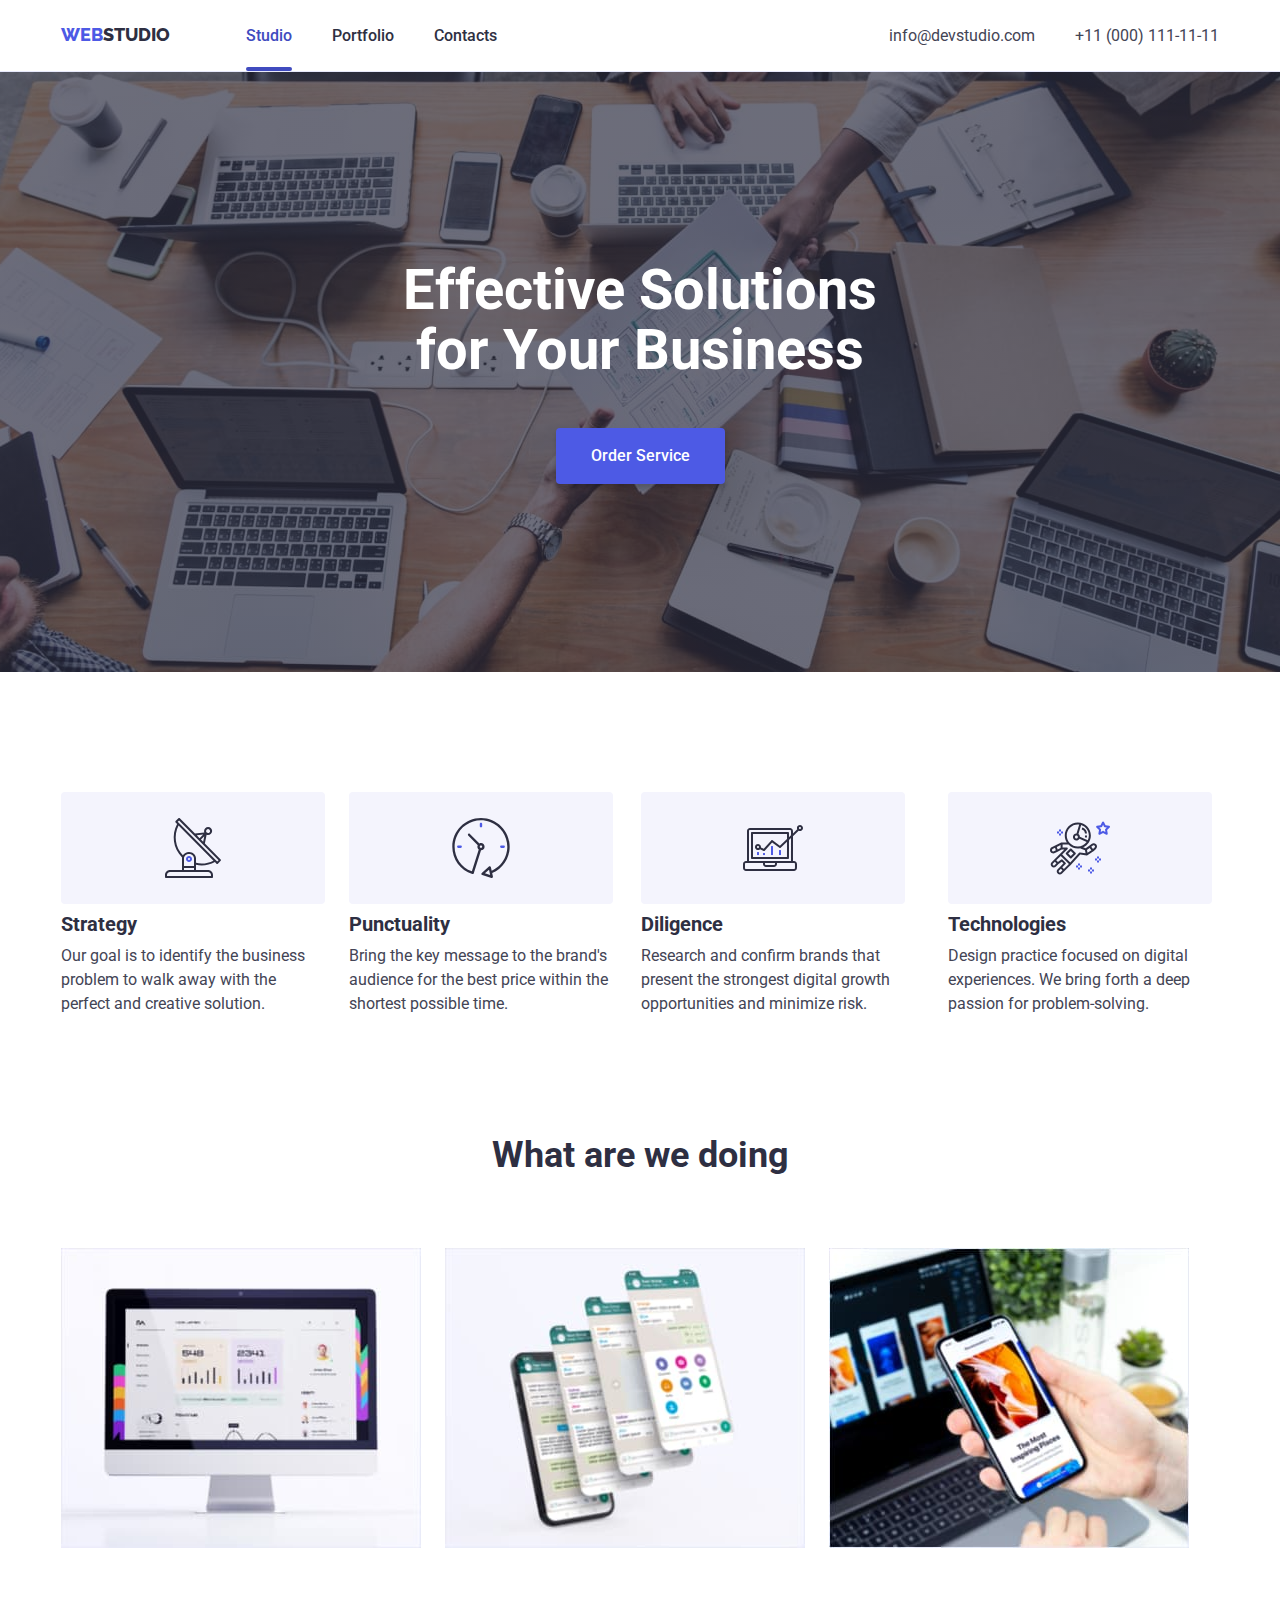
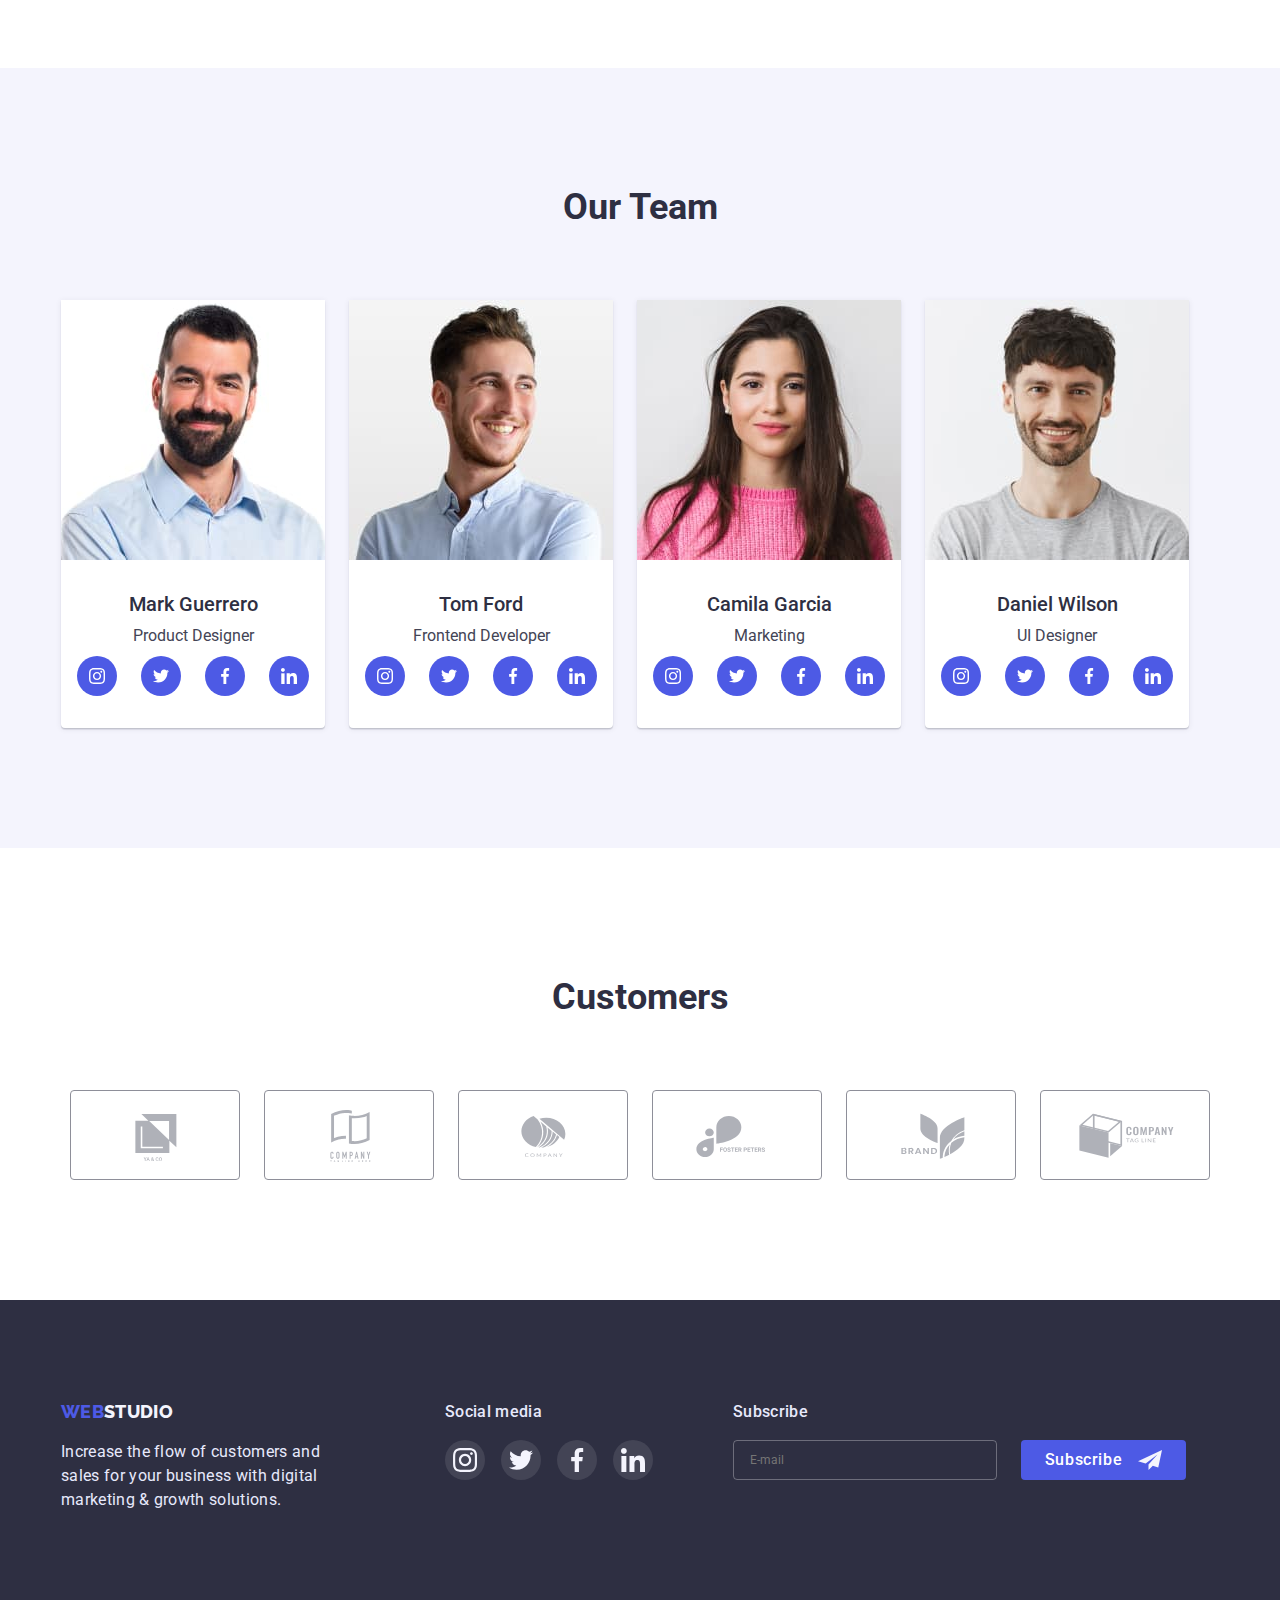
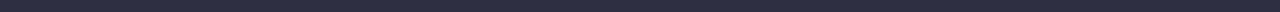
==== index.html @ 1f47862b "forms" ====
<!DOCTYPE html>
<html lang="en">
<head>
    <meta charset="UTF-8">
    <meta http-equiv="X-UA-Compatible" content="IE=edge">
    <meta name="viewport" content="width=device-width, initial-scale=1.0">
    <link rel="stylesheet" href="./css/styles.css">
    <title>Document</title>
    <link rel="preconnect" href="https://fonts.googleapis.com">
    <link rel="preconnect" href="https://fonts.gstatic.com" crossorigin>
    <link href="https://fonts.googleapis.com/css2?family=Raleway:wght@800&family=Roboto:wght@400;500;700;900&display=swap"
    rel="stylesheet">
    <link rel="stylesheet" href="node_modules/modern-normalize/modern-normalize.css">
</head>
<body>
    <header class="header">
        <div class="container">
        <nav class="nav-items">
            <a href="./index.html" class="logo">Web<span class="header-logo">Studio</span></a>
            <ul class="site-nav">
                <li><a href="./index.html" class="site-nav-btn current">Studio</a></li>
                <li><a href="./portfolio.html" class="site-nav-btn">Portfolio</a></li>
                <li><a href="" class="site-nav-btn">Contacts</a></li>
            </ul>
        </nav>    
        <address>
            <ul class="address">
                <li><a class="address-link" href="mailto:info@devstudio.com">info@devstudio.com</a></li>
                <li><a class="address-link" href="tel:+110001111111">+11 (000) 111-11-11</a></li>
            </ul>
        </address>
        </div>  
    </header>
<main>
    <section class="hero">
        <div class="container">
        <h1>Effective Solutions for Your Business</h1>
        <button type="button" class="order-btn" data-modal-open>Order Service</button>
        </div>
    </section>
    <section class="features">
        <div class="container">
        <h2 hidden>Features</h2>
        <ul class="features-list">
            <li>
            <div class="features-items">
                <svg class="features-icons">
                    <use href="./images/icons.svg#icon-antenna"></use>
                </svg>
            </div>
                <h3 class="features-title">Strategy</h3>
                <p>Our goal is to identify the business problem to walk away with the perfect and creative solution. </p>
            </li>
            <li>
            <div class="features-items">
                <svg class="features-icons">
                    <use href="./images/icons.svg#icon-clock"></use>
                </svg>
            </div>
                <h3 class="features-title">Punctuality</h3>
                <p>Bring the key message to the brand's audience for the best price within the shortest possible time. </p>
            </li>
            <li>
            <div class="features-items">
                <svg class="features-icons">
                    <use href="./images/icons.svg#icon-diagram"></use>
                </svg>
            </div>
                <h3 class="features-title">Diligence</h3>
                <p>Research and confirm brands that present the strongest digital growth opportunities and minimize risk. </p>
            </li>
            <li>
            <div class="features-items">
                <svg class="features-icons">
                    <use href="./images/icons.svg#icon-astronaut"></use>
                </svg>
            </div>
                <h3 class="features-title">Technologies</h3>
                <p>Design practice focused on digital experiences. We bring forth a deep passion for problem-solving. </p>
            </li>
        </ul>
        </div>
    </section>
    <section class="about-us">
        <div class="container">
        <h2 class="works-title">What are we doing</h2>
        <ul class="ourworks">
            <li><img src="./images/img1.jpg" alt="computer" width="360"></li>
            <li><img src="./images/img2.jpg" alt="phone" width="360"></li>
            <li><img src="./images/img3.jpg" alt="phone2" width="360"></li>
        </ul>
        </div>
    </section>
    <section class="employee">
        <div class="container">
        <h2 class="works-title">Our Team</h2>
        <ul class="employee-list">
            <li class="empl-item">
                <img src="./images/photo1.jpg" alt="Mark Guerrero" width="264">
                <div class="empl-desc">
                <h3 class="empl-title">Mark Guerrero</h3>
                <p>Product Designer</p>
                <ul class="empl-social-list">
                    <li class="empl-social-item">
                        <a class="empl-social-link" href="">
                            <svg class="empl-social-icon">
                                <use href="./images/icons.svg#icon-instagram"></use>
                            </svg>
                        </a>
                    </li>
                    <li class="empl-social-item">
                        <a class="empl-social-link" href="">
                            <svg class="empl-social-icon">
                                <use href="./images/icons.svg#icon-twitter"></use>
                            </svg>
                        </a>
                    </li>
                    <li class="empl-social-item">
                        <a class="empl-social-link" href="">
                            <svg class="empl-social-icon">
                                <use href="./images/icons.svg#icon-facebook"></use>
                            </svg>
                        </a>
                    </li>
                    <li class="empl-social-item">
                        <a class="empl-social-link" href="">
                            <svg class="empl-social-icon">
                                <use href="./images/icons.svg#icon-linkedin"></use>
                            </svg>
                        </a>
                    </li>
                </ul>
                </div>
            </li>
            <li class="empl-item">
                <img src="./images/photo2.jpg" alt="Tom Ford" width="264">
                <div class="empl-desc">
                <h3 class="empl-title">Tom Ford</h3>
                <p>Frontend Developer</p>
                <ul class="empl-social-list">
                    <li class="empl-social-item">
                        <a class="empl-social-link" href="">
                            <svg class="empl-social-icon">
                                <use href="./images/icons.svg#icon-instagram"></use>
                            </svg>
                        </a>
                    </li>
                    <li class="empl-social-item">
                        <a class="empl-social-link" href="">
                            <svg class="empl-social-icon">
                                <use href="./images/icons.svg#icon-twitter"></use>
                            </svg>
                        </a>
                    </li>
                    <li class="empl-social-item">
                        <a class="empl-social-link" href="">
                            <svg class="empl-social-icon">
                                <use href="./images/icons.svg#icon-facebook"></use>
                            </svg>
                        </a>
                    </li>
                    <li class="empl-social-item">
                        <a class="empl-social-link" href="">
                            <svg class="empl-social-icon">
                                <use href="./images/icons.svg#icon-linkedin"></use>
                            </svg>
                        </a>
                    </li>
                </ul>
            </div>
            </li>
            <li class="empl-item">
                <img src="./images/photo3.jpg" alt="Camila Garcia" width="264">
                <div class="empl-desc">
                <h3 class="empl-title">Camila Garcia</h3>
                <p>Marketing</p>
                <ul class="empl-social-list">
                    <li class="empl-social-item">
                        <a class="empl-social-link" href="">
                            <svg class="empl-social-icon">
                                <use href="./images/icons.svg#icon-instagram"></use>
                            </svg>
                        </a>
                    </li>
                    <li class="empl-social-item">
                        <a class="empl-social-link" href="">
                            <svg class="empl-social-icon">
                                <use href="./images/icons.svg#icon-twitter"></use>
                            </svg>
                        </a>
                    </li>
                    <li class="empl-social-item">
                        <a class="empl-social-link" href="">
                            <svg class="empl-social-icon">
                                <use href="./images/icons.svg#icon-facebook"></use>
                            </svg>
                        </a>
                    </li>
                    <li class="empl-social-item">
                        <a class="empl-social-link" href="">
                            <svg class="empl-social-icon">
                                <use href="./images/icons.svg#icon-linkedin"></use>
                            </svg>
                        </a>
                    </li>
                </ul>
            </div>
            </li>
            <li class="empl-item">
                <img src="./images/photo4.jpg" alt="Daniel Wilson" width="264">
                <div class="empl-desc">
                <h3 class="empl-title">Daniel Wilson</h3>
                <p>UI Designer</p>
                <ul class="empl-social-list">
                    <li class="empl-social-item">
                        <a class="empl-social-link" href="">
                            <svg class="empl-social-icon">
                                <use href="./images/icons.svg#icon-instagram"></use>
                            </svg>
                        </a>
                    </li>
                    <li class="empl-social-item">
                        <a class="empl-social-link" href="">
                            <svg class="empl-social-icon">
                                <use href="./images/icons.svg#icon-twitter"></use>
                            </svg>
                        </a>
                    </li>
                    <li class="empl-social-item">
                        <a class="empl-social-link" href="">
                            <svg class="empl-social-icon">
                                <use href="./images/icons.svg#icon-facebook"></use>
                            </svg>
                        </a>
                    </li>
                    <li class="empl-social-item">
                        <a class="empl-social-link" href="">
                            <svg class="empl-social-icon">
                                <use href="./images/icons.svg#icon-linkedin"></use>
                            </svg>
                        </a>
                    </li>
                </ul>
            </div>
            </li>
        </ul>
        </div>
    </section>
    <section class="customer">
        <div class="container">
            <h2 class="customer-title">Customers</h2>
            <ul class="customer-list">
                <li>
                    <a class="customer-link" href="">
                        <svg class="customer-icon">
                            <use href="./images/icons.svg#icon-client1"></use>
                        </svg>
                    </a>
                </li>
                <li>
                    <a class="customer-link" href="">
                        <svg class="customer-icon">
                            <use href="./images/icons.svg#icon-client2"></use>
                        </svg>
                    </a>
                </li>
                <li>
                    <a class="customer-link" href="">
                        <svg class="customer-icon">
                            <use href="./images/icons.svg#icon-client3"></use>
                        </svg>
                    </a>
                </li>
                <li>
                    <a class="customer-link" href="">
                        <svg class="customer-icon">
                            <use href="./images/icons.svg#icon-client4"></use>
                        </svg>
                    </a>
                </li>
                <li>
                    <a class="customer-link" href="">
                        <svg class="customer-icon">
                            <use href="./images/icons.svg#icon-client5"></use>
                        </svg>
                    </a>
                </li>
                <li>
                    <a class="customer-link" href="">
                        <svg class="customer-icon">
                            <use href="./images/icons.svg#icon-client6"></use>
                        </svg>
                    </a>
                </li>

            </ul>
        </div>
    </section>
</main>
    <footer class="footer">
        <div class="container footer-block">
        <div class="footer-logo-info">
        <a href="./index.html" class="logo">Web<span class="footer-logo">Studio</span></a>
        <p class="footer-text">Increase the flow of customers and sales for your business with digital marketing & growth solutions.</p>
        </div>
        <div class="social-media">
        <p class="footer-sm">Social media</p>
        <ul class="social-list">
            <li class="social-items">
                <a class="social-link" href="">
                    <svg class="social-icons">
                        <use href="./images/icons.svg#icon-instagram"></use>
                    </svg>
                </a>
            </li>
            <li class="social-items">
                <a class="social-link" href="">
                    <svg class="social-icons">
                        <use href="./images/icons.svg#icon-twitter"></use>
                    </svg>
                </a>
            </li>
            <li class="social-items">
                <a class="social-link" href="">
                    <svg class="social-icons">
                        <use href="./images/icons.svg#icon-facebook"></use>
                    </svg>
                </a>
            </li>
            <li class="social-items">
                <a class="social-link" href="">
                    <svg class="social-icons">
                        <use href="./images/icons.svg#icon-linkedin"></use>
                    </svg>
                </a>
            </li>
        </ul>
        </div>
        <div class="subscribe">
            <p class="footer-sm">Subscribe</p>
        <form action="" >
            <label class="subscribe-form" for="">
                <input type="text" placeholder="E-mail" class="subscribe-input">
                <button type="submit" class="subscribe-btn">Subscribe
                    <svg class="subscribe-icon">
                        <use href="./images/icons.svg#icon-message">
        
                        </use>
                    </svg>
                </button>
            </label>
        </form>
        </div>
    </div>
            

    </footer>
    <div class="backdrop is-hidden" data-modal>
        <div class="modal">
            <h2 class="modal-title">Leave your contacts and we will call you back</h2>
            <form action="" class="contact-form">
                <label for="name-form" class="form-label">Name
                    <div class="form">
                        <svg class="form-icons">
                            <use href="./images/icons.svg#icon-name"></use>
                        </svg>
                        <input type="name" name="name-form" id="name-form" class="contact-form-input" name="username">
                    </div>
                </label>
                <label for="tel-form" class="form-label">Phone
                    <div class="form">
                        <svg class="form-icons">
                            <use href="./images/icons.svg#icon-tel"></use>
                        </svg>
                    <input type="tel" name="tel-form" id="tel-form" class="contact-form-input">
                    </div>
                </label>
                <label for="mail-form" class="form-label">E-mail
                    <div class="form">
                        <svg class="form-icons">
                            <use href="./images/icons.svg#icon-mail"></use>
                        </svg>
                    <input type="mail" name="mail-form" id="mail-form" class="contact-form-input">
                </div>
                </label>
                <label for="massage-form" class="form-label">Comment
                    <textarea class="contact-form-message" placeholder="Text input"></textarea>
                </label>
                <label for="checkbox-form" class="checkbox-text">
                <input type="checkbox" class="form-checkbox" name="checkbox-form" id="checkbox-form"/>I accept the terms and conditions of the&nbsp <a href=""> Privacy Policy</a> 
                    <!-- <span class="check"></span> -->
                </label>
            <div class="submit">
                <button type="submit" class="submit-btn">Send</button>
            </div>
            </form>
            
            <button class="modal-close" type="button" data-modal-close>
                <svg class="modal-close-ico">
                    <use href="./images/icons.svg#icon-close"></use>
                </svg>
            </button>
        </div>
    </div>

    <script src="./js/modal.js"></script>
</body>
</html>
---- css/styles.css ----
:root {
    --clr-main: #434455;
    --clr-dmain: #2E2F42;
    --clr-btn-hvr: #FFFFFF;
    --clr-btn: #4D5AE5;
    --clr-link: #404BBF;
}
h1,
h2,
h3, 
p
 {
    margin: 0;
}
html {
    scroll-behavior: smooth;
}
body {
    font-family: "Roboto";
    color: var(--clr-main);
    margin: 0;
}
ul {
    list-style: none;
    margin: 0;
    padding: 0;
}
img {
    display: block;
}
h2 {
    font-size: 36px;
    line-height: 1.11;
    color: var(--clr-dmain); 
}
.container {
    width: 100%;
    max-width: 1158px;
    padding: 0 15px;
    margin: 0 auto;
}
.header {
    background: #fff;
    border-bottom: 1px solid #E7E9FC;
    padding: 23px 15px;
    display: flex;
    align-items: baseline;
}
.nav-items {
    display: flex;
    flex-direction: row;
    align-items: baseline;
    flex-grow: 1;
}
.header>.container{
    display: flex;
    align-items: baseline;
}
.features {
    padding-top: 120px;
}
.features-title {
    margin-bottom: 8px;
}
.about-us {
    padding: 120px 0;
}
.works-title {
    text-align: center;
    margin-top: 0;
    margin-bottom: 72px;
}
.ourworks {
    display: flex;
    gap: 24px;
    padding: 0;
}
.address {
    margin: 0;
}

.visually-hidden {
    position: absolute;
    width: 1px;
    height: 1px;
    margin: -1px;
    border: 0;
    padding: 0;

    white-space: nowrap;
    clip-path: inset(100%);
    clip: rect(0 0 0 0);
    overflow: hidden;
}
/*логотип хедера*/
.logo {
    font-family: 'Raleway';
    font-style: normal;
    font-weight: 800;
    font-size: 18px;
    line-height: 1.33;
    text-transform: uppercase;
    color: var(--clr-btn);
    text-decoration: none;
}
.header-logo {
    color: var(--clr-dmain);
    text-decoration: none;
    margin-right: 76px;
}
/* index hero */
.hero {
    background-image: linear-gradient(rgba(46, 47, 66, 0.7), rgba(46, 47, 66, 0.7) ), url(../images/hero-bg.jpg);
    background-position: center;
    background-size: 1440px, auto;
    background-repeat: no-repeat;
    margin: 0 auto;
    /* background-attachment: fixed; */
    max-width: 1440px;
    width: 100%;
    background-color: var(--clr-dmain);
    align-items: center;
    padding: 188px 0;
}
.hero h1{
    font-size: 56px;
    line-height: 60px;
    width: 494px;
    color: var(--clr-btn-hvr);
    margin: 0 auto;
    text-align: center;
}
.order-btn:hover,
.order-btn:focus {
    background-color: var(--clr-link);
}
.order-btn {
    font-family: "Roboto";
    color: var(--clr-btn-hvr);
    background-color: var(--clr-btn);
    width: 169px;
    height: 56px;
    box-shadow: 0px 4px 4px rgba(0, 0, 0, 0.15);
    border-radius: 4px;
    font-weight: 500;
    font-size: 16px;
    line-height: 1.5;
    border: none;
    cursor: pointer;
    display: block;
    margin: 0 auto;
    margin-top: 48px;
    transition-property: background-color;
    transition-duration: 250ms;
    transition-timing-function: cubic-bezier(0.4, 0, 0.2, 1);
}
.features-list {
    display: flex;
    gap: 24px;
    padding: 0;
}
.features-items {
    width: 264px;
    height: 112px;
    display: flex;
    align-items: center;
    justify-content: center;
    background-color: #F4F4FD;
    border-radius: 4px;
    margin-bottom: 8px;
}
.features-icons {
    width: 60px;
    height: 64px;
    background-color: #F4F4FD;
    fill: #2E2F42;
}
.features-list h3 {
    font-size: 20px;
    line-height: 1.2;
    color: #2E2F42;
}
.features-list p {
    font-size: 16px;
    line-height: 1.5;
    color: var(--clr-main);
}
.employee {
    background-color: #F4F4FD;
    display: flex;
    flex-direction: row;
    padding: 120px 0;
}
.empl-social-list {
    display: flex;
    justify-content: center;
    gap: 24px;
    margin-top: 8px;
}
/* .empl-social-item {
    display: flex;
    
   
} */
.empl-social-link {
    display: flex;
    width: 40px;
    height: 40px;
    border-radius: 50%;
    background-color: #4D5AE5;
    align-items: center;
    justify-content: center;
    transition-property: background-color;
    transition-duration: 250ms;
    transition-timing-function: cubic-bezier(0.4, 0, 0.2, 1);
}
.empl-social-link:hover,
.empl-social-link:focus {
    background-color: #404BBF;
}
.empl-social-icon {
    width: 16px;
    height: 16px;
    fill: #FFFFFF;
}

.employee p {
    font-size: 16px;
    line-height: 1.5;
    color: var(--clr-main);
}
.employee-list {
    display: flex;
    text-align: center;
    gap: 24px;
    margin: 0;
    padding: 0;
    background-color: #F4F4FD;
}
.empl-item {
    background-color: var(--clr-btn-hvr);
    box-shadow: 0px 1px 6px rgba(46, 47, 66, 0.08), 0px 1px 1px rgba(46, 47, 66, 0.16), 0px 2px 1px rgba(46, 47, 66, 0.08);
    border-radius: 0px 0px 4px 4px;
}
.empl-desc {
    padding: 32px 0;
}
.empl-title {
    padding-bottom: 8px;
    font-size: 20px;
    line-height: 1.2;
    color: var(--clr-dmain);
    font-weight: 500;
}
.site-nav {
    font-style: unset;
    font-size: 16px;
    line-height: 1.5;
    font-weight: 500;
    display: flex;
    gap: 40px;
}
.site-nav-btn {
    text-decoration: none;
    color: var(--clr-dmain);
    padding: 26px 0;
    transition-property: color;
    transition-duration: 250ms;
    transition-timing-function: cubic-bezier(0.4, 0, 0.2, 1);
}
.site-nav-btn:hover,
.site-nav-btn:focus {
    color: var(--clr-link);

}
.current::after  {
    position: absolute;
    left: 0;
    bottom: 0;
    content: "";
    width: 100%;
    height: 4px;
    background-color: var(--clr-link);
    border-radius: 2px;
}
/* перевірити правильність у ментора */
.current {
    position: relative;
    color: var(--clr-link);
}

.address {
    display: flex;
    align-items: flex-end;
    gap: 40px;
}
.address-link {
    color: var(--clr-main);
    text-decoration: none;
    font-style: normal;
    font-size: 16px;
    line-height: 1.5;
    transition-property: color;
    transition-duration: 250ms;
    transition-timing-function: cubic-bezier(0.4, 0, 0.2, 1);
}
.address-link:hover,
.address-link:focus {
    color: var(--clr-link);
}
.portfolio-section {
    padding: 96px 0 120px 0;
}
.filters {
    font-size: 16px;
    line-height: 1.5;
    display: flex;
    justify-content: center;
    gap: 24px;
    margin-top: 0;
    margin-bottom: 72px;
    padding: 0;
}
.btn-all:hover,
.btn-all:focus {
    background-color: var(--clr-link);
    color: var(--clr-btn-hvr);
    border: 1px solid #E7E9FC;
    border-radius: 4px;
    border-color: var(--clr-link);
    box-shadow: 0px 3px 1px rgba(0, 0, 0, 0.1), 0px 2px 1px rgba(0, 0, 0, 0.08), 0px 2px 2px rgba(0, 0, 0, 0.12);
}
.btn-all {
    font-family: "Roboto";
    font-weight: 500;
    background-color: #F4F4FD;
    color: var(--clr-btn);
    border: 1px solid #E7E9FC;
    border-radius: 4px;
    cursor: pointer;
    padding: 12px 24px;
    transition-property: box-shadow, background-color, border, color;
    transition-duration: 250ms;
    transition-timing-function: cubic-bezier(0.4, 0, 0.2, 1);
}
.container-portfolio {
    display: flex;
}
.portfolio {
    display: flex;
    z-index: 2;
    flex-wrap: wrap;
    gap: 24px;
    /* flex-basis: calc((100%-48)/3); */
    padding: 0;
    margin: 0;
}
.portfolio a {
    text-decoration: none;
}
.portfolio img {
    width: 360px;
    display: flex;
}
.portfolio h2 {
    font-size: 20px;
    line-height: 1.2;
    color: var(--clr-dmain);
    letter-spacing: 0.02em;
}
.portfolio-text {
    color: var(--clr-main);
    font-style: normal;
    font-size: 16px;
    line-height: 1.5;
    letter-spacing: 0.02em;
}
.img-desc {
    position: relative;
    z-index: 1;
    max-width: 360px;
    border: 1px solid #E7E9FC;
    background-color: #FFFFFF;
    border-top: 0;
    padding: 32px 16px;
}
 .overlay {
    position: absolute;
    top: 0;
    left: 0;
    max-width: 100%;
    height: 100%;
    background-color: var(--clr-btn);
    overflow: auto;
    transform: translateY(100%);
    transition-property: transform;
    transition-duration: 250ms;
    transition-timing-function: cubic-bezier(0.4, 0, 0.2, 1);
}
.overlay-text {
    color: #F4F4FD;
    padding: 40px 32px;
} 
.portfolio-link {
    width: 100%;
    height: 100%;
    overflow: hidden;
}
.portfolio-link:hover .overlay {
    transform: translateY(0);
}
.portfolio-link:focus .overlay {
    transform: translateY(0);
}
.img-desc h2 {
    padding-bottom: 8px;
}
.portfolio-list {
    position: relative;
    overflow: hidden;
    display: flex;
    width: 360px;
    margin-bottom: 24px;
}
.portfolio-list:hover,
.portfolio-list:focus {
    box-shadow: 0px 1px 6px rgba(46, 47, 66, 0.08), 0px 1px 1px rgba(46, 47, 66, 0.16), 0px 2px 1px rgba(46, 47, 66, 0.08);
}

/* customers */
.customer {
    text-align: center;
    padding-top: 130px;
    padding-bottom: 120px;
}
/* .customer-title {

} */
.customer-list {
    display: flex;
    gap: 24px;
    justify-content: center;
    margin-top: 72px;
}
.customer-link {
    display: flex;
    align-items: center;
    justify-content: center;
    width: 168px;
    height: 88px;
    border: 1px solid #8E8F99;
    border-radius: 4px;
    fill: #AFB1B8;
    transition-property: border, fill;
    transition-duration: 250ms;
    transition-timing-function: cubic-bezier(0.4, 0, 0.2, 1);
}
.customer-link:hover,
.customer-link:focus {
    border-color: #404BBF;
    fill: #404BBF;;
}
.customer-icon {
    width: 104px;
    height: 56px;
   ;
}
/* .customer-icon:hover,
.customer-icon:focus {
    fill: #404BBF;
} */


.footer {
    background-color: var(--clr-dmain);
    color: #E7E9FC;
    font-size: 16px;
    line-height: 1.5;
    letter-spacing: 0.02em;
    padding: 100px 0;
}
.footer-logo {
    color: #F4F4FD;
}
.footer-text {
    padding-top: 16px;
    display: flex;
    width: 264px;
}

.social-list {
    display: flex;
    gap: 16px;
}
.social-link {
    width: 40px;
    height: 40px;
    background-color: rgba(255, 255, 255, 0.1);
    border-radius: 50%;
    display: flex;
    align-items: center;
    justify-content: center;
    transition-property: background-color;
    transition-duration: 250ms;
    transition-timing-function: cubic-bezier(0.4, 0, 0.2, 1);
}
.social-link:hover,
.social-link:focus {
    background-color: #31D0AA
}
.social-icons {
    width: 24px;
    height: 24px;
    fill: #F4F4FD;
}
.footer-block {
    display: flex;
}
.footer-logo-info {
    display: flex;
    flex-direction: column;
    margin-right: 120px;
}
.footer-sm {
    display: flex;
    margin-bottom: 16px;
    font-family: 'Roboto';
    font-weight: 500;
    font-size: 16px;
    line-height: 1.5;
}
.social-media {
    display: flex;
    flex-direction: column;
}

.subscribe {
    margin-left: 80px;
}

.subscribe-form {
    display: flex;
    flex-direction: row;
    align-items: center;
    gap: 24px;
}
.subscribe-input {
    /* display: flex; */
    padding: 0;
    width: 246px;
    height: 38px;
    border: 1px solid rgba(255, 255, 255, 0.3);
    border-radius: 4px;
    background: none;
    outline: none;
    padding-left: 16px;
}
.subscribe-input::placeholder {
    /* padding-left: 16px; */
    font-family: 'Roboto';
    font-weight: 400;
    font-size: 12px;
    line-height: 1.5;
}
.subscribe-btn {
    display: flex;
    align-items: center;
    justify-content: center;
    fill: #F4F4FD;
    font-family: 'Roboto';
    font-size: 16px;
    font-weight: 500;
    line-height: 1.5;
    letter-spacing: 0.04em;
    color: #fff;
    background-color: #4D5AE5;
    width: 165px;
    height: 40px;
    border-radius: 4px;
    border: none;
}
.subscribe-btn:hover,
.subscribe-btn:focus {
    background-color: var(--clr-link);
}
.subscribe-icon {
    width: 24px;
    height: 24px;
    margin-left: 16px;
}

/* modal window */

.backdrop {
    width: 100%;
    height: 100%;
    display: flex;
    justify-content: center;
    align-items: center;
    position: fixed;
    top: 0;
    left: 0;
    background-color: rgba(46, 47, 66, 0.4);
    transition-property: opacity, visibility;
    transition-duration: 500ms;
}
.backdrop.is-hidden {
    opacity: 0;
    visibility: hidden;
    pointer-events: none;
}
.modal {
    position: relative;
    width: 100%;
    height: 100%;
    max-width: 408px;
    max-height: 576px;
    background: #FCFCFC;
    box-shadow: 0px 1px 1px rgba(0, 0, 0, 0.14), 0px 1px 3px rgba(0, 0, 0, 0.12), 0px 2px 1px rgba(0, 0, 0, 0.2);
    border-radius: 4px;
    overflow: auto;
    transition: transform 500ms;
}
.backdrop.is-hidden .modal {
    transform: scale(0);
}
.modal-close-ico {
    width: 8px;
    height: 8px;
}
.modal-close {
    position: absolute;
    top: 24px;
    right: 24px;
    width: 24px;
    height: 24px;
    border-radius: 50%;
    background-color: #E7E9FC;
    fill: #000000;
    border: 1px solid rgba(0, 0, 0, 0.1);
}
.modal-close:hover, 
.modal-close:focus
 {
    fill: #FFFFFF;
    background-color: #404BBF;
}
.modal {
    text-align: center;
}
.modal-title {
    font-size: 16px;
    line-height: 1.5;
    color: #2E2F42;
    padding-top: 72px;
    padding-bottom: 16px;
}
.contact-form {
    width: 100%;
    max-width: 358px;
    padding: 0 24px;
    font-size: 12px;
    text-align: left;
    line-height: 1.17;
    letter-spacing: 0.01em;
    color: #8E8F99;
}
.contact-form-input {
    width: 100%;
    max-width: 320px;
    height: 38px;
    border: 1px solid rgba(33, 33, 33, 0.2);
    border-radius: 4px;
    margin-bottom: 8px;
    padding: 0px; 
    padding-left: 38px;
    outline-color: #4D5AE5;
    margin-top: 8px;
}
/* .contact-form-input:focus {
    fill: currentColor;
} */
/* .form-label {
    position: relative;  
} */
.form {
    position: relative;
    fill: #2E2F42;
}
.form:focus-within {
    fill: #4D5AE5;
}
.form-label {
    letter-spacing: 0.04em;
}
/* .checkbox-text {
    display: flex;
    align-items: center;
    margin-top: 8px;
    margin: 0;
} */
/* .checkbox {
    visibility: hidden;
    opacity: 0;
    margin: 0;
    margin-right: 8px;
    width: 16px;
    height: 16px;
} */
.form-label a {
    color: #4D5AE5;
    letter-spacing: 0.04em;
}
.submit {
    text-align: center;
}
.submit-btn {
    width: 169px;
    height: 56px;
    background-color: #4D5AE5;
    border-radius: 4px;
    color: #fff;
    cursor: pointer;
    border: none;
    font-size: 16px;
    line-height: 1.5;
    margin-top: 24px;
}
.submit-btn:hover,
.submit-btn:focus {
    background: #404BBF;
    box-shadow: 0px 4px 4px rgba(0, 0, 0, 0.15);
}
.contact-form-message {
    width: 100%;
    max-width: 326px;
    height: 100px;
    resize: none;
    border: 1px solid rgba(33, 33, 33, 0.2);
    border-radius: 4px;
    color: rgba(117, 117, 117, 0.5);
    margin: 8px 0;
    padding: 8px 16px;
    font-family: "Roboto";
    font-size: 12px;
    line-height: 1.17;
    letter-spacing: 0.04em;
    outline-color: #4D5AE5;

}
.contact-form-message::placeholder {
    font-family: "Roboto";
    /* padding: 8px; */
    font-size: 12px;
    line-height: 1.17;
    letter-spacing: 0.04em;
    margin-top: 12px;
    
}
.form-icons {
    width: 12px ;
    height: 12px;
    position: absolute;
    top: 22px;
    left: 19px;
}
.checkbox-text::before {
    display: flex;
    width: 16px;
    height: 16px;
    border: 1.25px solid #2E2F42;
    cursor: pointer;
    border-radius: 2px;
    content: '';
    /* background-color: #4D5AE5; */
    /* background-image: url(../images/check.svg), linear-gradient(rgba(46, 47, 66, 0.7), rgba(46, 47, 66, 0.7));
    background-repeat: no-repeat;
    background-size: 10px 8px;
    background-position: center;
     */
}
.form-checkbox:checked {
    background-color: #4D5AE5;
    background-image: url(../images/check.svg);
}

visually-hidden
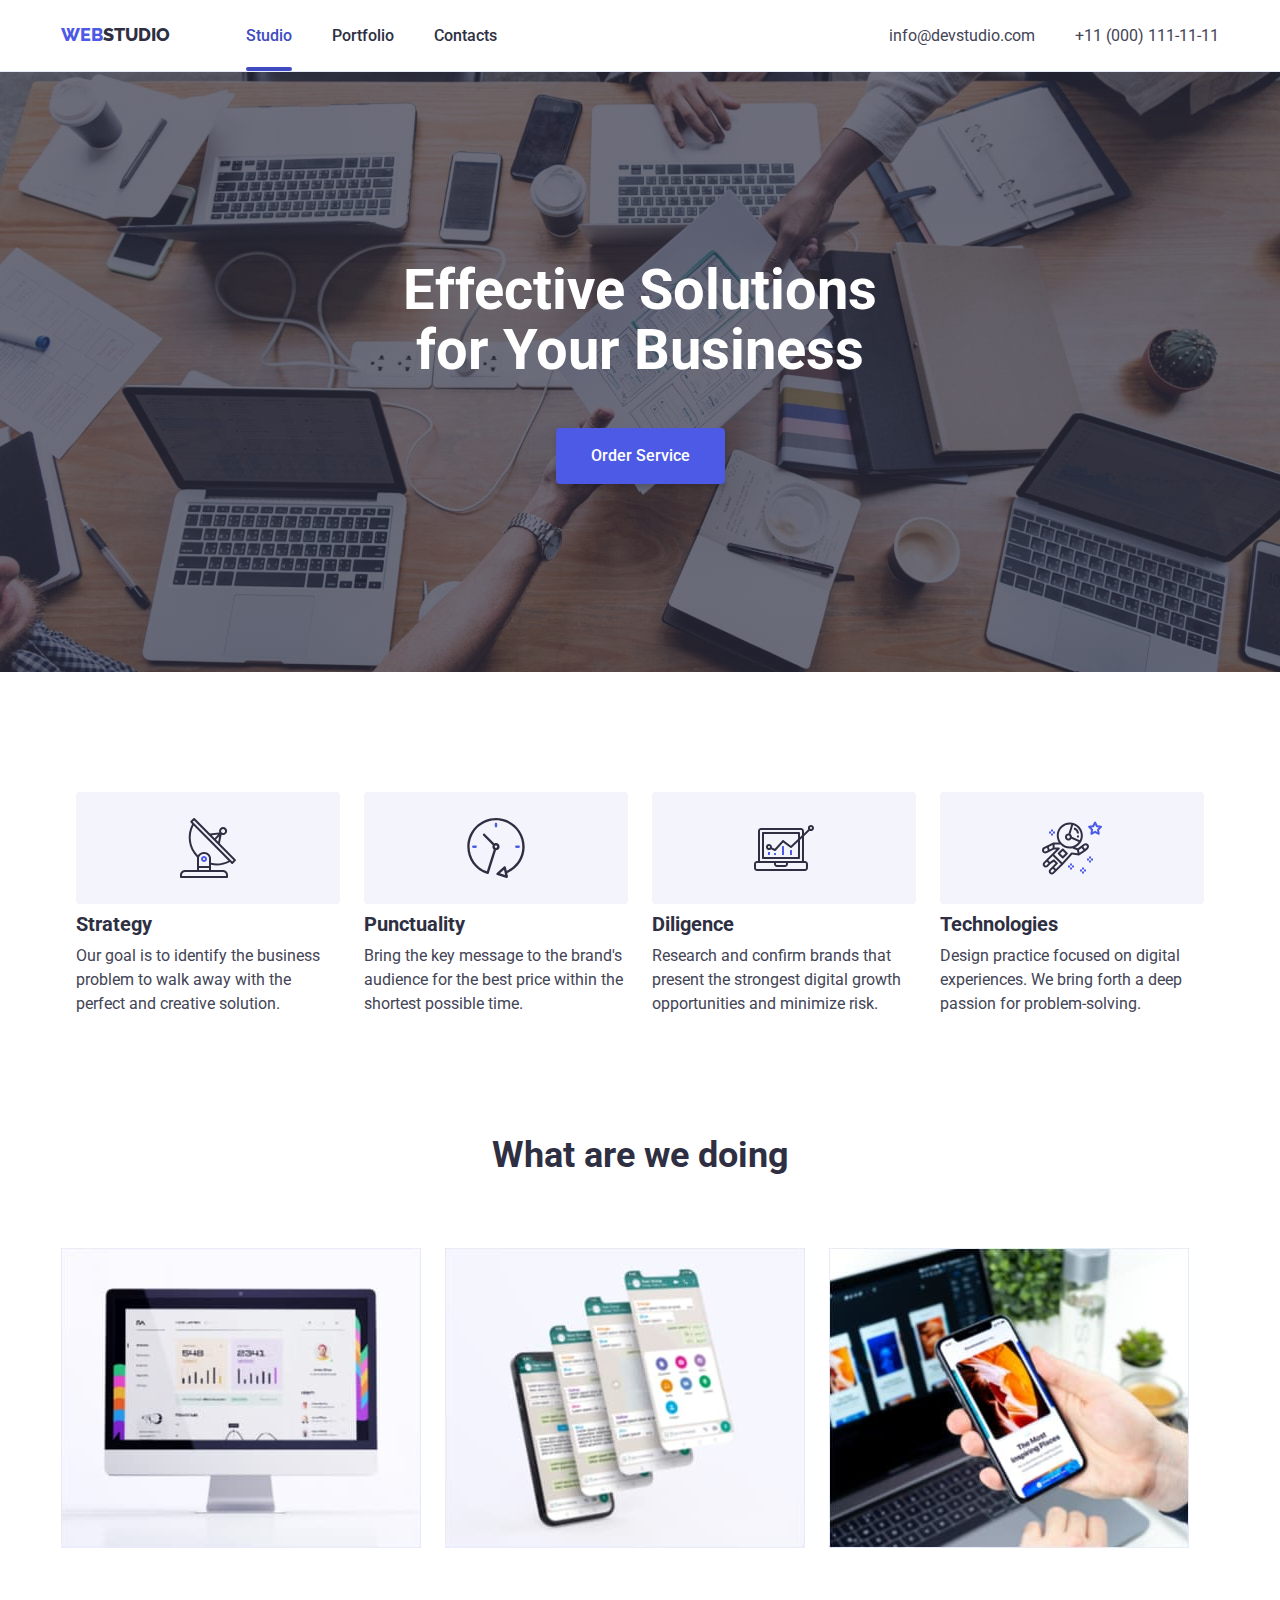
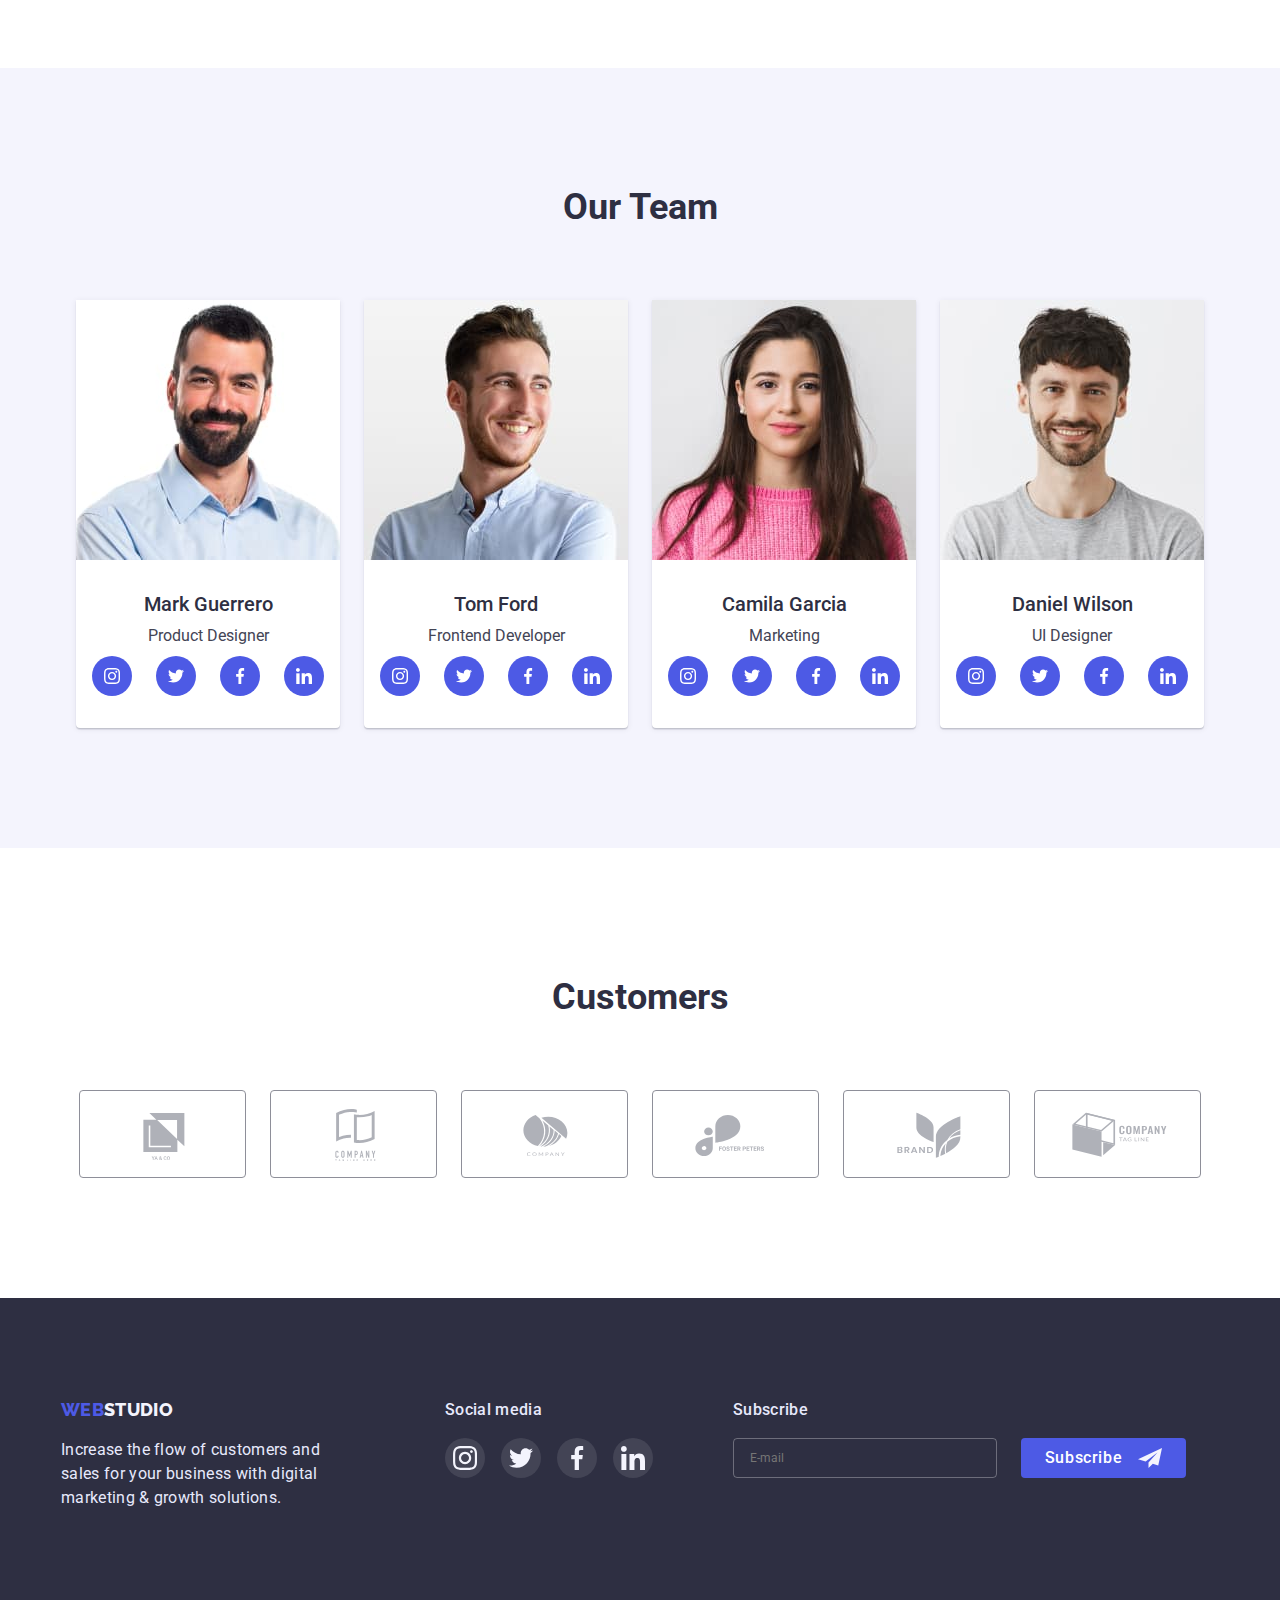
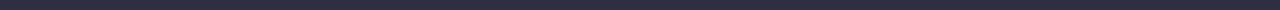
==== commit 997acfb8: "center-features" ====
--- a/index.html
+++ b/index.html
@@ -42,7 +42,7 @@
         <div class="container">
         <h2 hidden>Features</h2>
         <ul class="features-list">
-            <li>
+            <li class="feature-li">
             <div class="features-items">
                 <svg class="features-icons">
                     <use href="./images/icons.svg#icon-antenna"></use>
@@ -51,7 +51,7 @@
                 <h3 class="features-title">Strategy</h3>
                 <p>Our goal is to identify the business problem to walk away with the perfect and creative solution. </p>
             </li>
-            <li>
+            <li class="feature-li">
             <div class="features-items">
                 <svg class="features-icons">
                     <use href="./images/icons.svg#icon-clock"></use>
@@ -60,7 +60,7 @@
                 <h3 class="features-title">Punctuality</h3>
                 <p>Bring the key message to the brand's audience for the best price within the shortest possible time. </p>
             </li>
-            <li>
+            <li class="feature-li">
             <div class="features-items">
                 <svg class="features-icons">
                     <use href="./images/icons.svg#icon-diagram"></use>
@@ -69,7 +69,7 @@
                 <h3 class="features-title">Diligence</h3>
                 <p>Research and confirm brands that present the strongest digital growth opportunities and minimize risk. </p>
             </li>
-            <li>
+            <li class="feature-li">
             <div class="features-items">
                 <svg class="features-icons">
                     <use href="./images/icons.svg#icon-astronaut"></use>
@@ -386,9 +386,8 @@
                 <label for="massage-form" class="form-label">Comment
                     <textarea class="contact-form-message" placeholder="Text input"></textarea>
                 </label>
-                <label for="checkbox-form" class="checkbox-text">
-                <input type="checkbox" class="form-checkbox" name="checkbox-form" id="checkbox-form"/>I accept the terms and conditions of the&nbsp <a href=""> Privacy Policy</a> 
-                    <!-- <span class="check"></span> -->
+                <input type="checkbox" class="form-checkbox visually-hidden" name="checkbox-form" id="checkbox-form"/>
+                <label for="checkbox-form" class="checkbox-text">I accept the terms and conditions of the&nbsp <a href=""> Privacy Policy</a>
                 </label>
             <div class="submit">
                 <button type="submit" class="submit-btn">Send</button>
--- a/css/styles.css
+++ b/css/styles.css
@@ -154,13 +154,19 @@
     transition-duration: 250ms;
     transition-timing-function: cubic-bezier(0.4, 0, 0.2, 1);
 }
+.feature-li {
+    display: flex;
+    flex-direction: column;
+    width: 264px;
+}
 .features-list {
     display: flex;
+    justify-content: center;
     gap: 24px;
     padding: 0;
 }
 .features-items {
-    width: 264px;
+    width: 100%;
     height: 112px;
     display: flex;
     align-items: center;
@@ -231,6 +237,7 @@
 }
 .employee-list {
     display: flex;
+    justify-content: center;
     text-align: center;
     gap: 24px;
     margin: 0;
@@ -446,8 +453,8 @@
     display: flex;
     align-items: center;
     justify-content: center;
-    width: 168px;
-    height: 88px;
+    width: 165px;
+    height: 86px;
     border: 1px solid #8E8F99;
     border-radius: 4px;
     fill: #AFB1B8;
@@ -693,21 +700,21 @@
 .form-label {
     letter-spacing: 0.04em;
 }
-/* .checkbox-text {
+.checkbox-text {
     display: flex;
     align-items: center;
     margin-top: 8px;
     margin: 0;
-} */
-/* .checkbox {
+}
+.checkbox {
     visibility: hidden;
     opacity: 0;
     margin: 0;
     margin-right: 8px;
     width: 16px;
     height: 16px;
-} */
-.form-label a {
+}
+.checkbox-text a {
     color: #4D5AE5;
     letter-spacing: 0.04em;
 }
@@ -765,23 +772,21 @@
     left: 19px;
 }
 .checkbox-text::before {
-    display: flex;
+    display: block;
     width: 16px;
     height: 16px;
     border: 1.25px solid #2E2F42;
     cursor: pointer;
     border-radius: 2px;
     content: '';
-    /* background-color: #4D5AE5; */
-    /* background-image: url(../images/check.svg), linear-gradient(rgba(46, 47, 66, 0.7), rgba(46, 47, 66, 0.7));
-    background-repeat: no-repeat;
-    background-size: 10px 8px;
-    background-position: center;
-     */
-}
-.form-checkbox:checked {
+    margin-right: 8px;
+    
+}
+.form-checkbox:checked + .checkbox-text::before {
     background-color: #4D5AE5;
     background-image: url(../images/check.svg);
-}
-
-visually-hidden+    background-repeat: no-repeat;
+    background-position: center;
+    border:1.25px solid #4D5AE5 ;
+}
+
